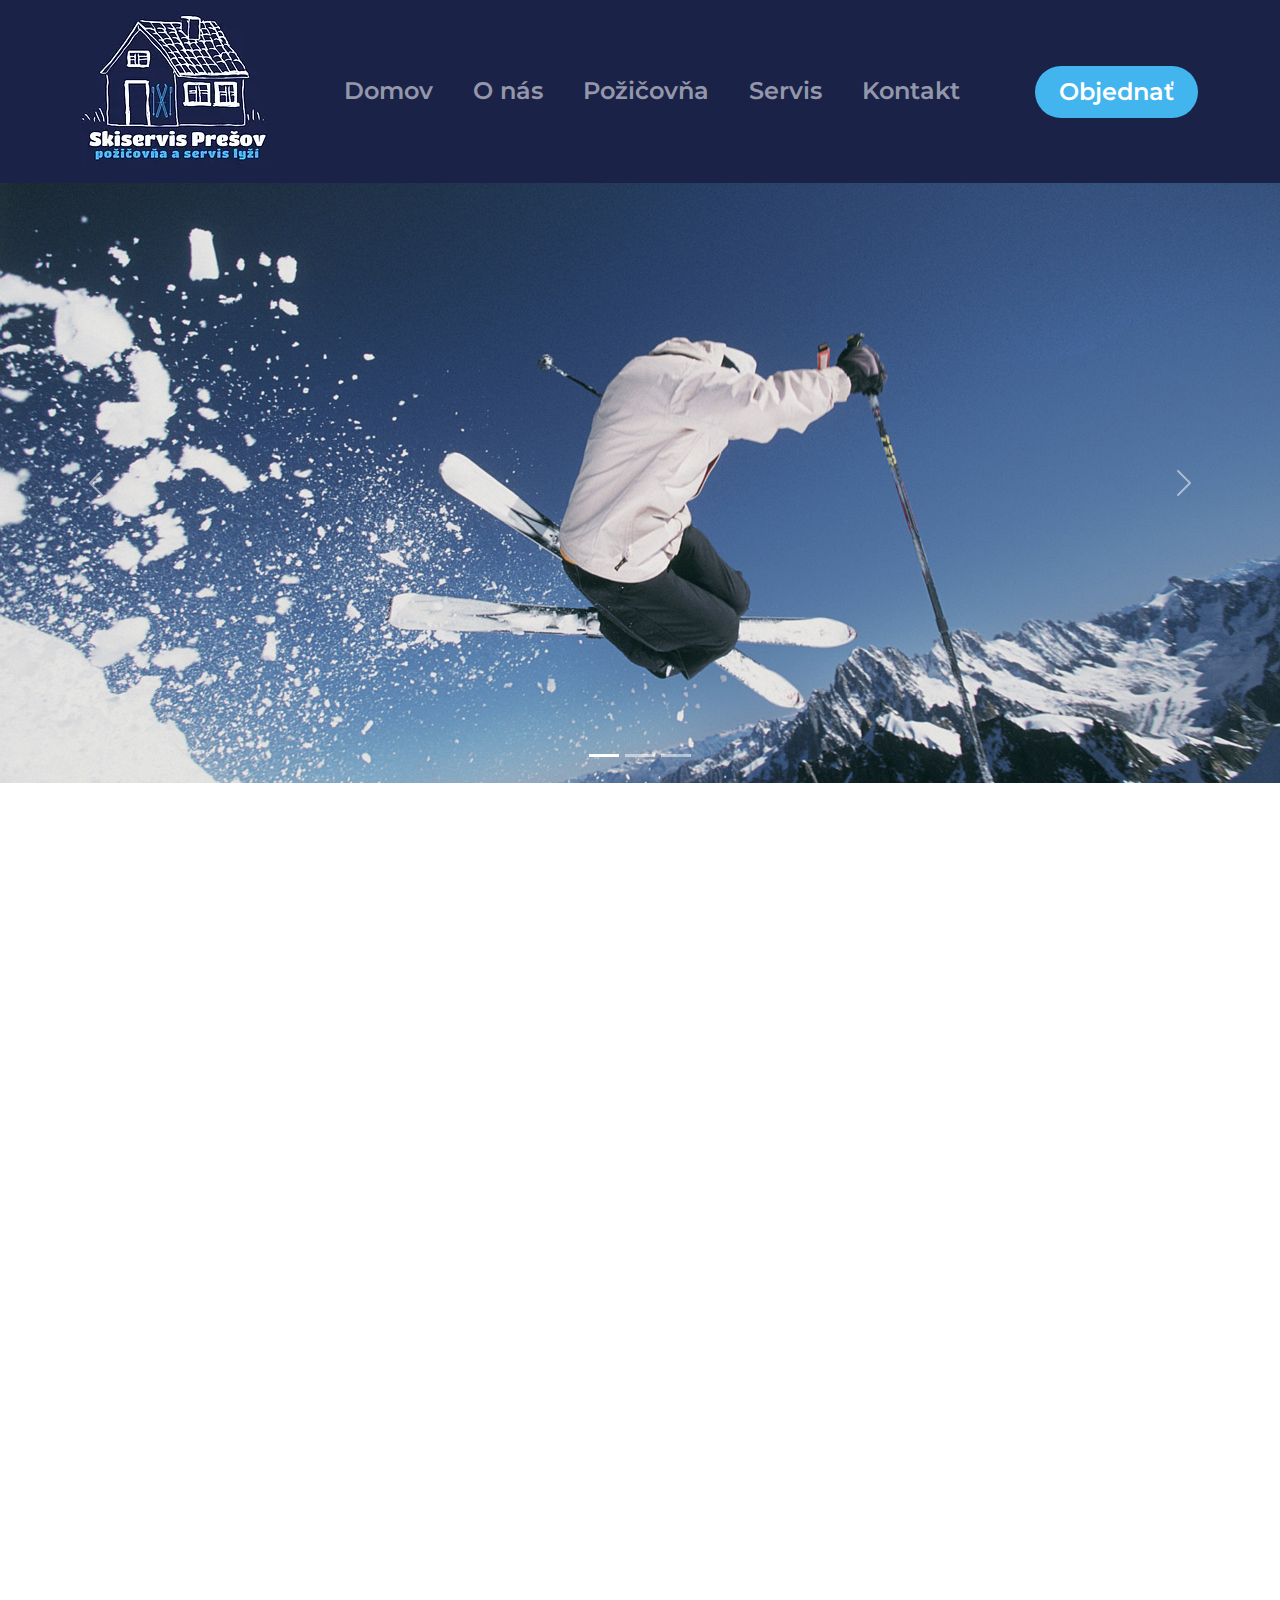
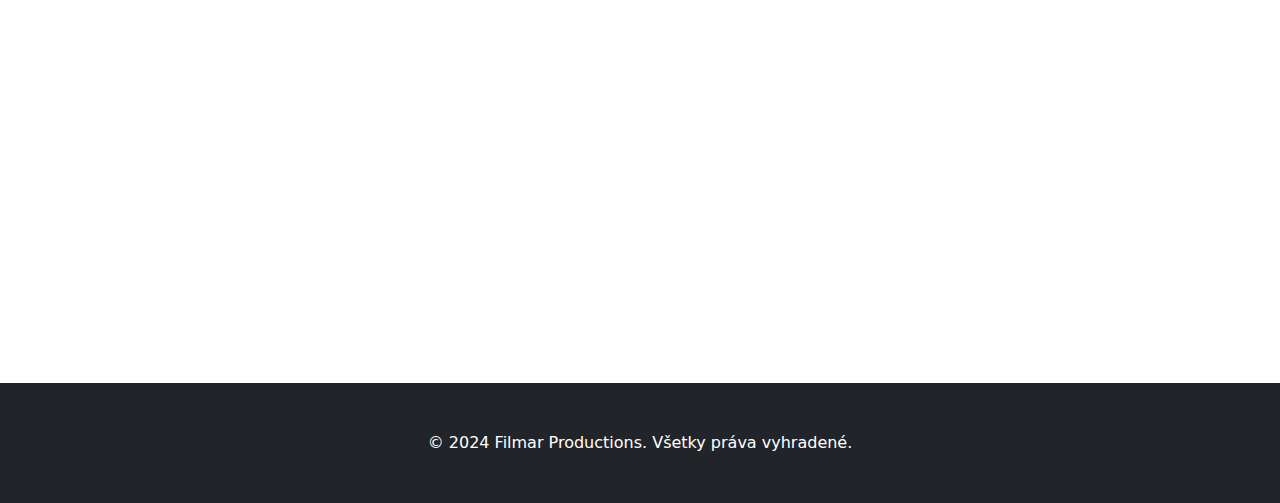
==== index.html @ 39f7d16e "slider temp" ====
<!DOCTYPE html>
<html lang="sk">
<head>
    <meta charset="utf-8">
    <meta name="viewport" content="width=device-width, initial-scale=1.0">
    <link href="https://cdn.jsdelivr.net/npm/bootstrap@5.3.3/dist/css/bootstrap.min.css" rel="stylesheet" integrity="sha384-QWTKZyjpPEjISv5WaRU9OFeRpok6YctnYmDr5pNlyT2bRjXh0JMhjY6hW+ALEwIH" crossorigin="anonymous">
    <link rel="stylesheet" type="text/css" href="css/style.css">
    <title>Požičovňa lyží Prešov - Skiservis Sabinovská</title>    
    <link rel="icon" sizes="192x192" href="images/icon.png" type="image/png">
    <meta name="description" content="Skiservis Prešov - požičovňa, predaj a servis lyží a lyžiarskeho výstroja, sezónne výpožičky setov pre deti aj dospelých, výstroj na lyžiarsky zájazd, krátkodobé výpožičky, servis a údržba lyží, bežecké lyže, snowboard">
</head>
<body>
    <header>
        <nav class="navbar navbar-expand-lg navbar-dark fs-4">
            <div class="container d-flex justify-content-between align-items-center">
                <a><img class="logo" src="images/logo.jpg" alt="logo"></a>
                <button class="navbar-toggler shadow-none border-0" type="button" data-bs-toggle="collapse" data-bs-target="#navbarSupportedContent" aria-controls="navbarSupportedContent" aria-expanded="false" aria-label="Toggle navigation">
                    <span class="navbar-toggler-icon"></span>
                </button>
              <div class="collapse navbar-collapse justify-content-center" id="navbarSupportedContent">
                <ul class="nav-text navbar-nav nav-underline text-nowrap" >
                    <li class="nav-item p-1"><a class="nav-link" href="index.html">Domov</a></li>
                    <li class="nav-item p-1"><a class="nav-link" href="about.html">O nás</a></li>
                    <li class="nav-item p-1"><a class="nav-link" href="rental.html">Požičovňa</a></li>
                    <li class="nav-item p-1"><a class="nav-link" href="service.html">Servis</a></li>
                    <li class="nav-item p-1"><a class="nav-link" href="contact.html">Kontakt</a></li>
                </ul>
              </div>
              <a href="order.html"><button class="nav-text text-white shadow-none border-0 px-4 py-2 rounded-5 my-4">Objednať</button></a>
            </div>
          </nav>
    </header>

    <main>
        <div class="container-fluid p-0">
          <div id="carouselExampleAutoplaying" class="carousel slide" data-bs-ride="carousel">
            <div class="carousel-indicators">
              <button type="button" data-bs-target="#carouselExampleAutoplaying" data-bs-slide-to="0" class="active" aria-current="true" aria-label="Slide 1"></button>
              <button type="button" data-bs-target="#carouselExampleAutoplaying" data-bs-slide-to="1" aria-label="Slide 2"></button>
              <button type="button" data-bs-target="#carouselExampleAutoplaying" data-bs-slide-to="2" aria-label="Slide 3"></button>
            </div>
          
            <div class="carousel-inner">
              <div class="carousel-item active c-item">
                <img src="images/slide1.jpg" class="d-block w-100 c-img" alt="slide1">
              </div>
              <div class="carousel-item c-item">
                <img src="images/slide2.jpg" class="d-block w-100 c-img" alt="slide2"> 
              </div>
              <div class="carousel-item c-item">
                <img src="images/slide3.jpg" class="d-block w-100 c-img" alt="slide3">
              </div>
            </div>
            <button class="carousel-control-prev" type="button" data-bs-target="#carouselExampleAutoplaying" data-bs-slide="prev">
              <span class="carousel-control-prev-icon" aria-hidden="true"></span>
              <span class="visually-hidden">Previous</span>
            </button>
            <button class="carousel-control-next" type="button" data-bs-target="#carouselExampleAutoplaying" data-bs-slide="next">
              <span class="carousel-control-next-icon" aria-hidden="true"></span>
              <span class="visually-hidden">Next</span>
            </button>
          </div>
        </div>

        <div style="height: 1200px;"></div>

    </main>






    <footer class="bg-dark text-white p-5">
        <div class="container">            
          <div class="justify-content-center text-center">
            <p class="mb-0">&copy; 2024 Filmar Productions. Všetky práva vyhradené.</p>
          </div>
        </div>
    </footer>
    





    <script src="https://cdn.jsdelivr.net/npm/@popperjs/core@2.11.8/dist/umd/popper.min.js" integrity="sha384-I7E8VVD/ismYTF4hNIPjVp/Zjvgyol6VFvRkX/vR+Vc4jQkC+hVqc2pM8ODewa9r" crossorigin="anonymous"></script>
    <script src="https://cdn.jsdelivr.net/npm/bootstrap@5.3.3/dist/js/bootstrap.min.js" integrity="sha384-0pUGZvbkm6XF6gxjEnlmuGrJXVbNuzT9qBBavbLwCsOGabYfZo0T0to5eqruptLy" crossorigin="anonymous"></script>
</body>
</html>
---- css/style.css ----
@import url('https://fonts.googleapis.com/css2?family=Montserrat:ital,wght@0,100..900;1,100..900&display=swap');

nav {
    background-color: #1b2248;
}

header {
    font-family: "Montserrat", sans-serif;
    font-weight: 600;
    font-size: 18px;
}

header button {
    background-color: rgba(67, 181, 238, 1);
    font-weight: 600;
}

header button:hover {
    background-color: rgba(67, 181, 238, 0.8);
}

@media (max-width: 1200px) {
    .nav-text {
        font-size: 20px;
    }
}

.c-item {
    height: 600px;
}

.c-img {
    height: 100%;
    object-fit: cover;
}
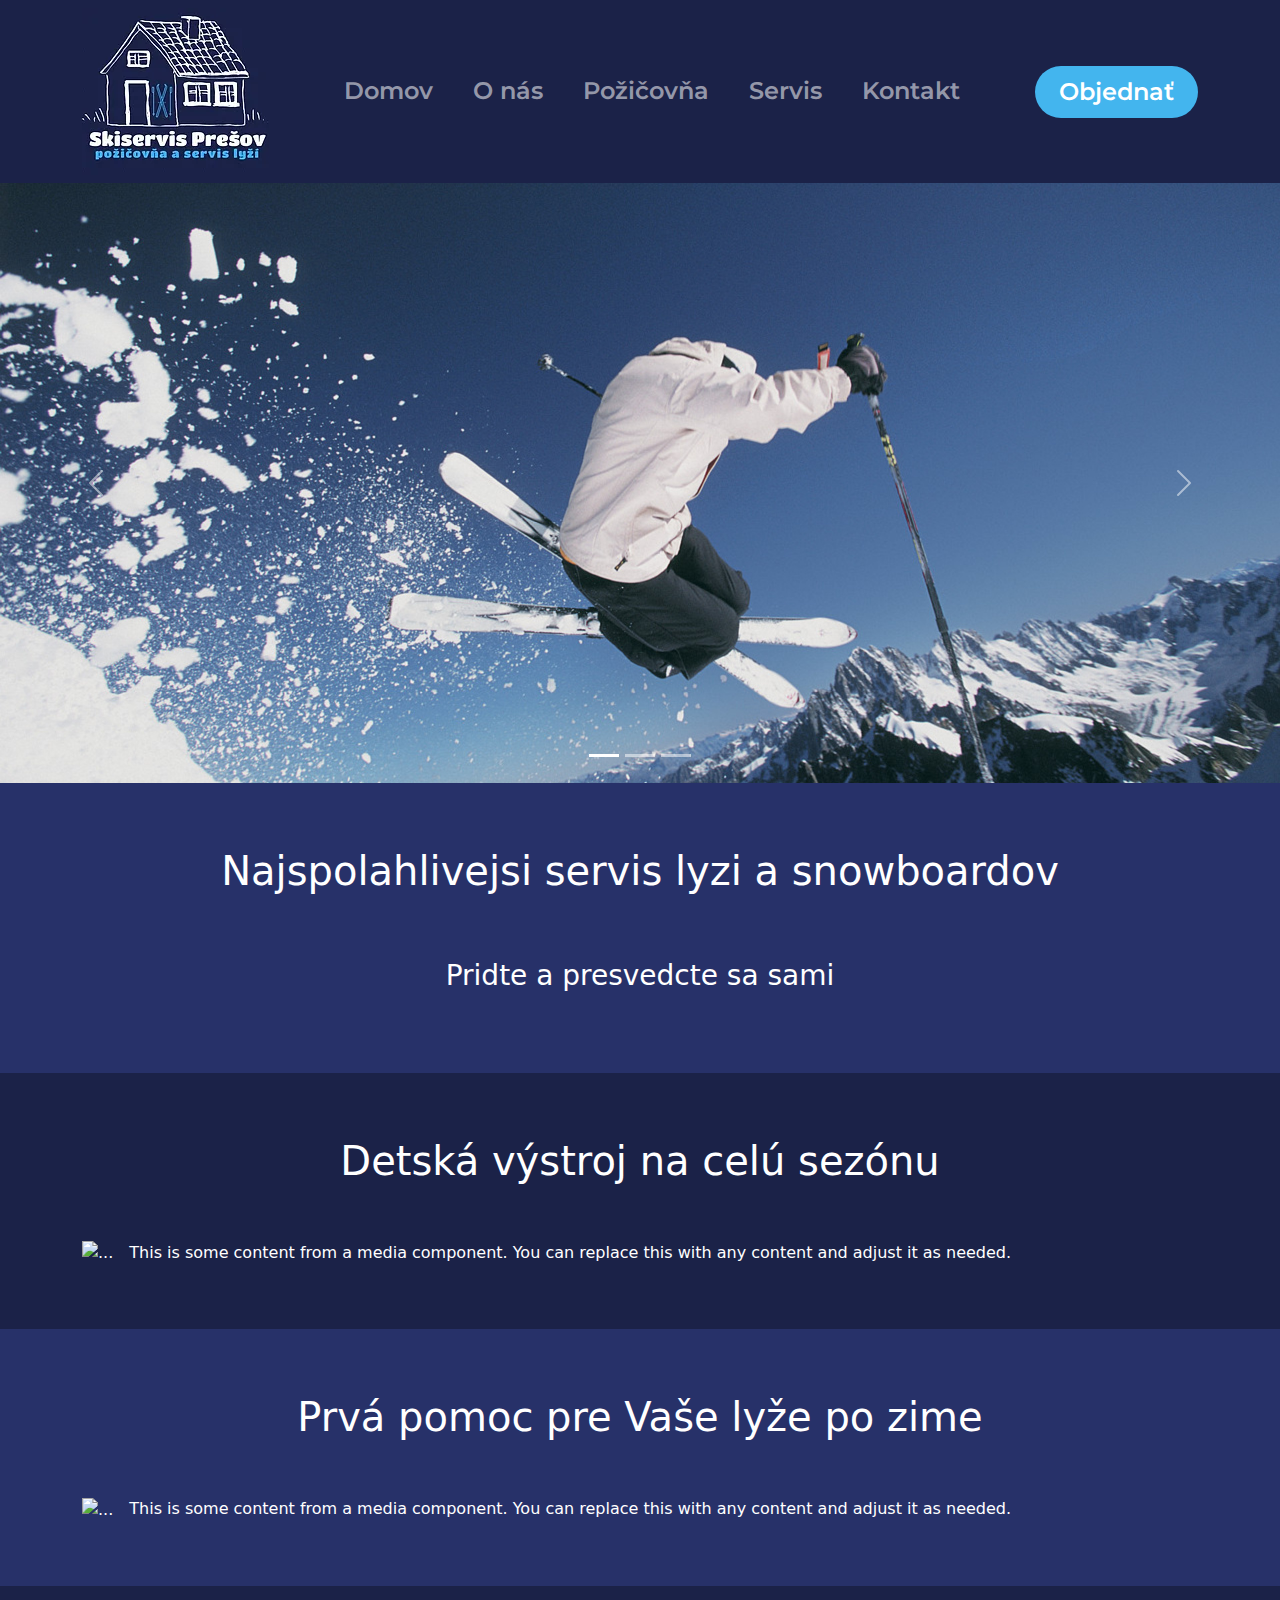
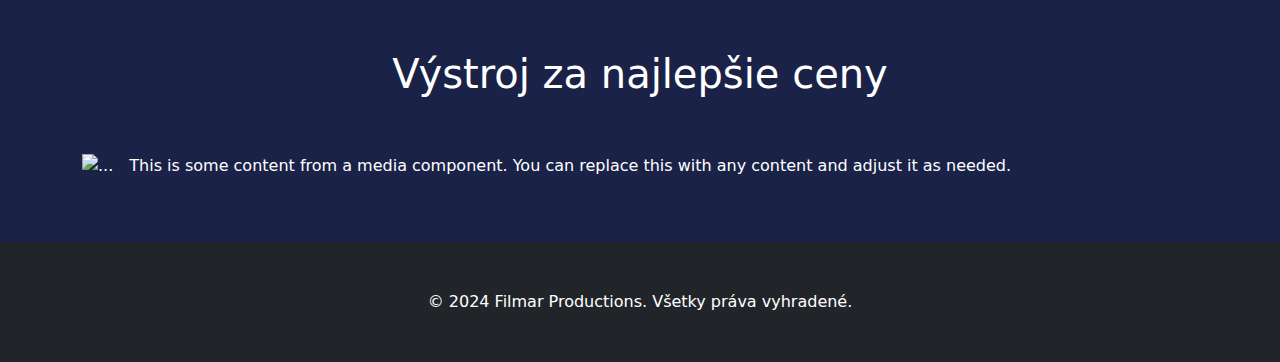
==== commit 54003db9: "temp main layout" ====
--- a/index.html
+++ b/index.html
@@ -62,7 +62,60 @@
           </div>
         </div>
 
-        <div style="height: 1200px;"></div>
+        <div class="maintext1">
+
+          <div class="container d-flex justify-content-center align-items-center pb-5">
+            <h1>Najspolahlivejsi servis lyzi a snowboardov</h1>
+          </div>
+
+          <div class="container d-flex justify-content-center align-items-center pt-2 pb-2">
+            <h3>Pridte a presvedcte sa sami</h3>
+          </div>
+
+        </div>
+
+        <div class="maintext2">
+          <div class="container d-flex justify-content-center align-items-center pb-5">
+            <h1>Detská výstroj na celú sezónu</h1>
+          </div>
+          <div class="container d-flex align-items-center">
+            <div class="flex-shrink-0">
+              <img src="..." alt="...">
+            </div>
+            <div class="flex-grow-1 ms-3">
+              This is some content from a media component. You can replace this with any content and adjust it as needed.
+            </div>
+          </div>
+        </div>
+
+        <div class="maintext1">
+          <div class="container d-flex justify-content-center align-items-center pb-5">
+            <h1>Prvá pomoc pre Vaše lyže po zime</h1>
+          </div>
+          <div class="container d-flex align-items-center">
+            <div class="flex-shrink-0">
+              <img src="..." alt="...">
+            </div>
+            <div class="flex-grow-1 ms-3">
+              This is some content from a media component. You can replace this with any content and adjust it as needed.
+            </div>
+          </div>
+        </div>
+
+        <div class="maintext2">
+          <div class="container d-flex justify-content-center align-items-center pb-5">
+            <h1>Výstroj za najlepšie ceny</h1>
+          </div>
+          <div class="container d-flex align-items-center">
+            <div class="flex-shrink-0">
+              <img src="..." alt="...">
+            </div>
+            <div class="flex-grow-1 ms-3">
+              This is some content from a media component. You can replace this with any content and adjust it as needed.
+            </div>
+          </div>
+        </div>
+
 
     </main>
 
--- a/css/style.css
+++ b/css/style.css
@@ -1,6 +1,23 @@
 @import url('https://fonts.googleapis.com/css2?family=Montserrat:ital,wght@0,100..900;1,100..900&display=swap');
 
+body {
+    background-color: #1b2248;
+}
+
 nav {
+    background-color: #1b2248;
+}
+
+.maintext1 {
+    padding: 5% 0;
+    color: white;
+    background-color: #273169;
+
+}
+
+.maintext2 {
+    padding: 5% 0;
+    color: white;
     background-color: #1b2248;
 }
 
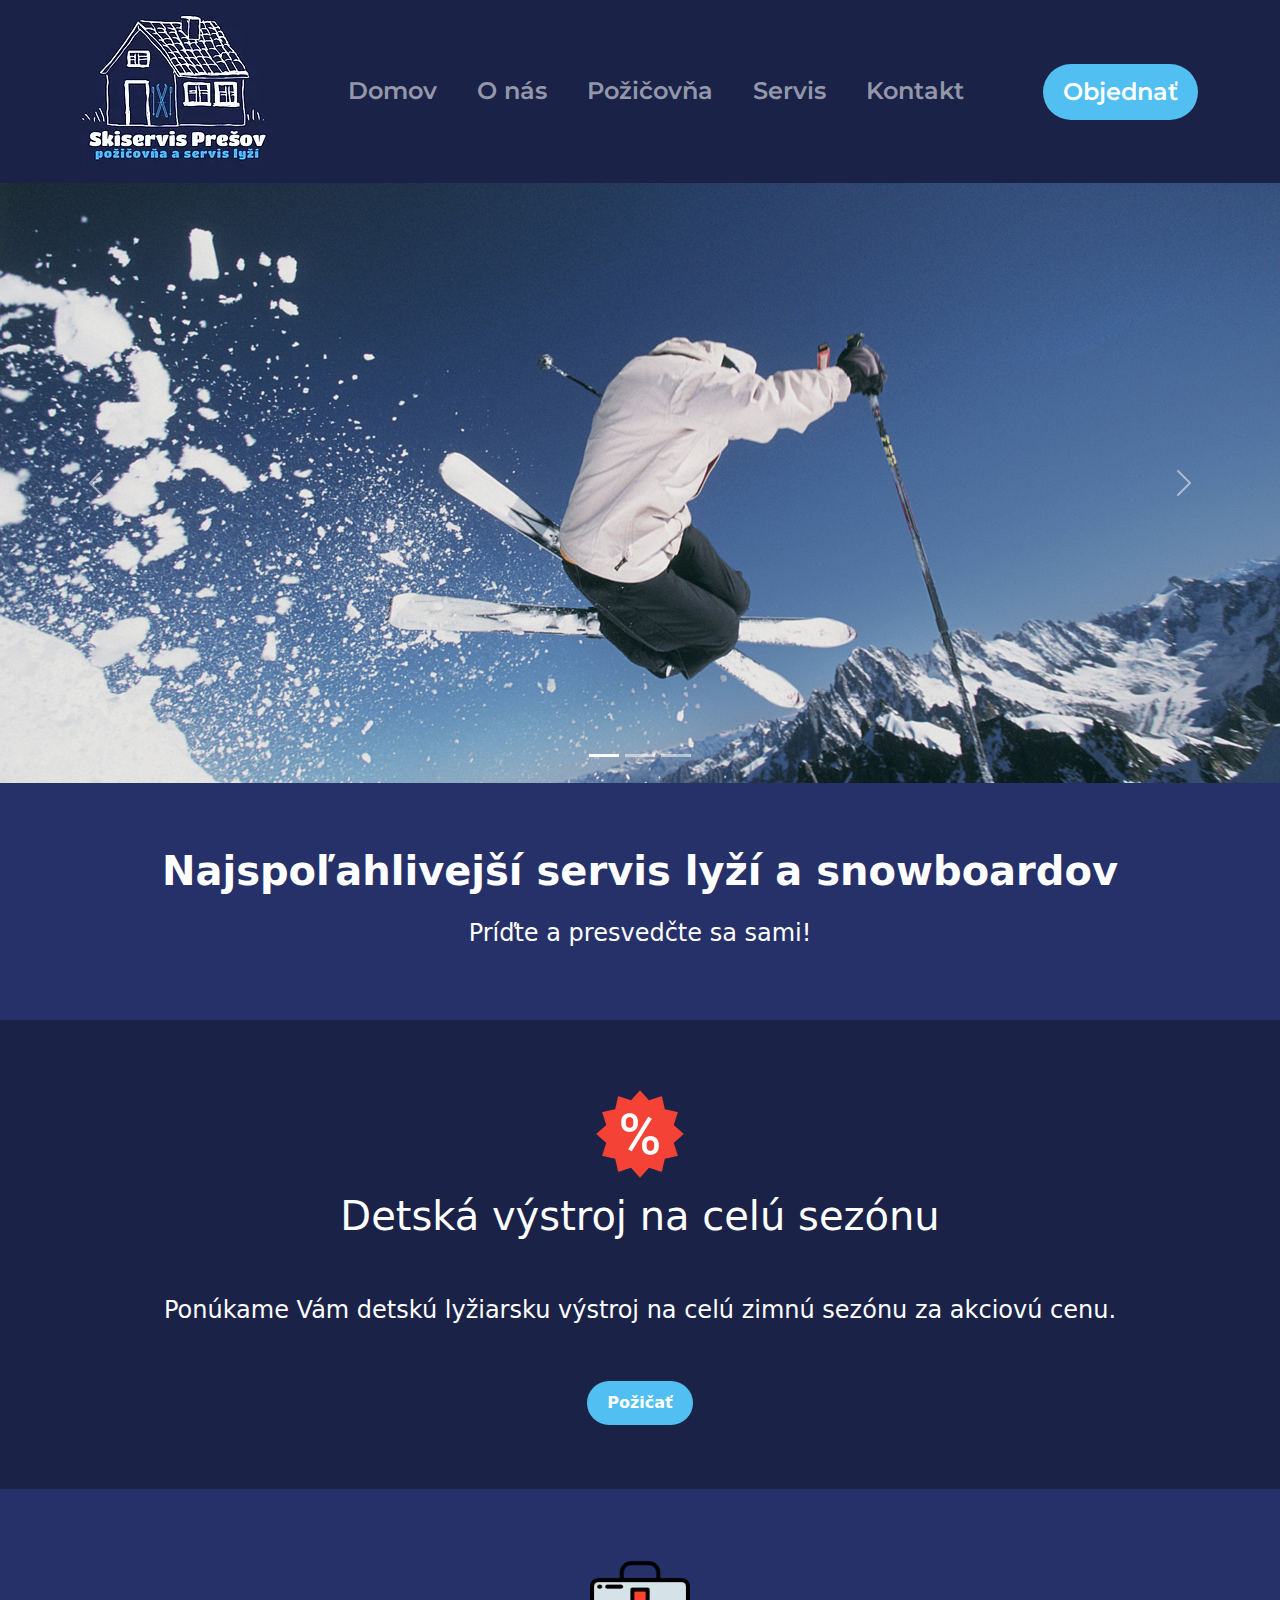
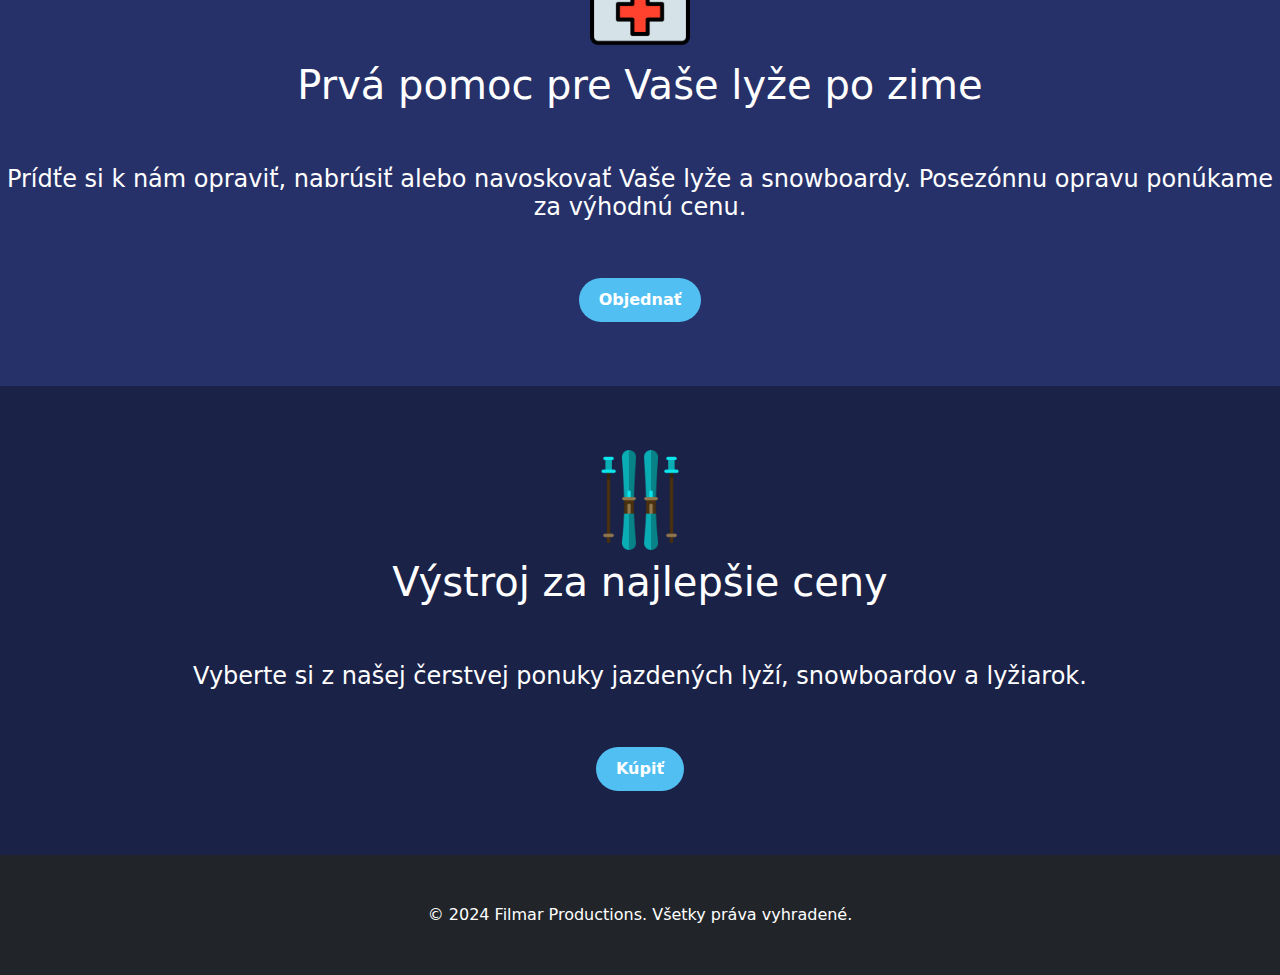
==== commit 56dd3a71: "uprava dizajnu domov, o nas" ====
--- a/index.html
+++ b/index.html
@@ -26,7 +26,7 @@
                     <li class="nav-item p-1"><a class="nav-link" href="contact.html">Kontakt</a></li>
                 </ul>
               </div>
-              <a href="order.html"><button class="nav-text text-white shadow-none border-0 px-4 py-2 rounded-5 my-4">Objednať</button></a>
+              <a href="order.html"><div class="custom-btn">Objednať</div></a>
             </div>
           </nav>
     </header>
@@ -64,58 +64,71 @@
 
         <div class="maintext1">
 
-          <div class="container d-flex justify-content-center align-items-center pb-5">
-            <h1>Najspolahlivejsi servis lyzi a snowboardov</h1>
-          </div>
-
-          <div class="container d-flex justify-content-center align-items-center pt-2 pb-2">
-            <h3>Pridte a presvedcte sa sami</h3>
+          <div class="row">
+            <div class="col-12 text-center">
+              <h1 class="fw-bold pb-3">Najspoľahlivejší servis lyží a snowboardov</h1>
+              <h4>Príďte a presvedčte sa sami!</h4>
+            </div>
           </div>
 
         </div>
 
         <div class="maintext2">
-          <div class="container d-flex justify-content-center align-items-center pb-5">
-            <h1>Detská výstroj na celú sezónu</h1>
-          </div>
-          <div class="container d-flex align-items-center">
-            <div class="flex-shrink-0">
-              <img src="..." alt="...">
+          <div class="row">
+
+            <div class="col-12 text-center pb-5">
+              <img src="images/zlava.png" alt="zlava" width="100" height="100">
+              <h1 class="pt-2">Detská výstroj na celú sezónu</h1>
             </div>
-            <div class="flex-grow-1 ms-3">
-              This is some content from a media component. You can replace this with any content and adjust it as needed.
+
+            <div class="col-12 text-center">
+              <h4>Ponúkame Vám detskú lyžiarsku výstroj na celú zimnú sezónu za akciovú cenu.</h4>
             </div>
+
+            <div class="col-12 text-center pt-5">
+              <a href="rental.html"><div class="custom-btn">Požičať</div></a>
+            </div>
+
           </div>
         </div>
 
         <div class="maintext1">
-          <div class="container d-flex justify-content-center align-items-center pb-5">
-            <h1>Prvá pomoc pre Vaše lyže po zime</h1>
-          </div>
-          <div class="container d-flex align-items-center">
-            <div class="flex-shrink-0">
-              <img src="..." alt="...">
+          <div class="row">
+
+            <div class="col-12 text-center pb-5">
+              <img src="images/medkit.png" alt="prva pomoc" width="100" height="100">
+              <h1 class="pt-2">Prvá pomoc pre Vaše lyže po zime</h1>
             </div>
-            <div class="flex-grow-1 ms-3">
-              This is some content from a media component. You can replace this with any content and adjust it as needed.
+
+            <div class="col-12 text-center">
+              <h4>Prídťe si k nám opraviť, nabrúsiť alebo navoskovať Vaše lyže a snowboardy. Posezónnu opravu ponúkame za výhodnú cenu.</h4>
             </div>
+          
+            <div class="col-12 text-center pt-5">
+              <a href="service.html"><div class="custom-btn">Objednať</div></a>
+            </div>
+
           </div>
         </div>
 
         <div class="maintext2">
-          <div class="container d-flex justify-content-center align-items-center pb-5">
-            <h1>Výstroj za najlepšie ceny</h1>
-          </div>
-          <div class="container d-flex align-items-center">
-            <div class="flex-shrink-0">
-              <img src="..." alt="...">
+          <div class="row">
+
+            <div class="col-12 text-center pb-5">
+              <img src="images/skis.png" alt="vystroj" width="100" height="100">
+              <h1 class="pt-2">Výstroj za najlepšie ceny</h1>
             </div>
-            <div class="flex-grow-1 ms-3">
-              This is some content from a media component. You can replace this with any content and adjust it as needed.
+
+            <div class="col-12 text-center">
+              <h4>Vyberte si z našej čerstvej ponuky jazdených lyží, snowboardov a lyžiarok.</h4>
             </div>
+
+            <div class="col-12 text-center pt-5">
+              <a href="rental.html"><div class="custom-btn">Kúpiť</div></a>
+            </div>
+
           </div>
         </div>
-
 
     </main>
 
--- a/css/style.css
+++ b/css/style.css
@@ -8,18 +8,21 @@
     background-color: #1b2248;
 }
 
+main {
+    color: white;
+}
+
 .maintext1 {
     padding: 5% 0;
-    color: white;
     background-color: #273169;
 
 }
 
 .maintext2 {
     padding: 5% 0;
-    color: white;
     background-color: #1b2248;
 }
+
 
 header {
     font-family: "Montserrat", sans-serif;
@@ -27,13 +30,19 @@
     font-size: 18px;
 }
 
-header button {
-    background-color: rgba(67, 181, 238, 1);
+.custom-btn {
+    background-color: #51bff2;
+    color: white;
     font-weight: 600;
+    border: none;
+    border-radius: 30px;
+    padding: 10px 20px;
+    text-decoration: none;
+    display: inline-block;
 }
 
-header button:hover {
-    background-color: rgba(67, 181, 238, 0.8);
+.custom-btn:hover {
+    background-color: #45a6d6; 
 }
 
 @media (max-width: 1200px) {
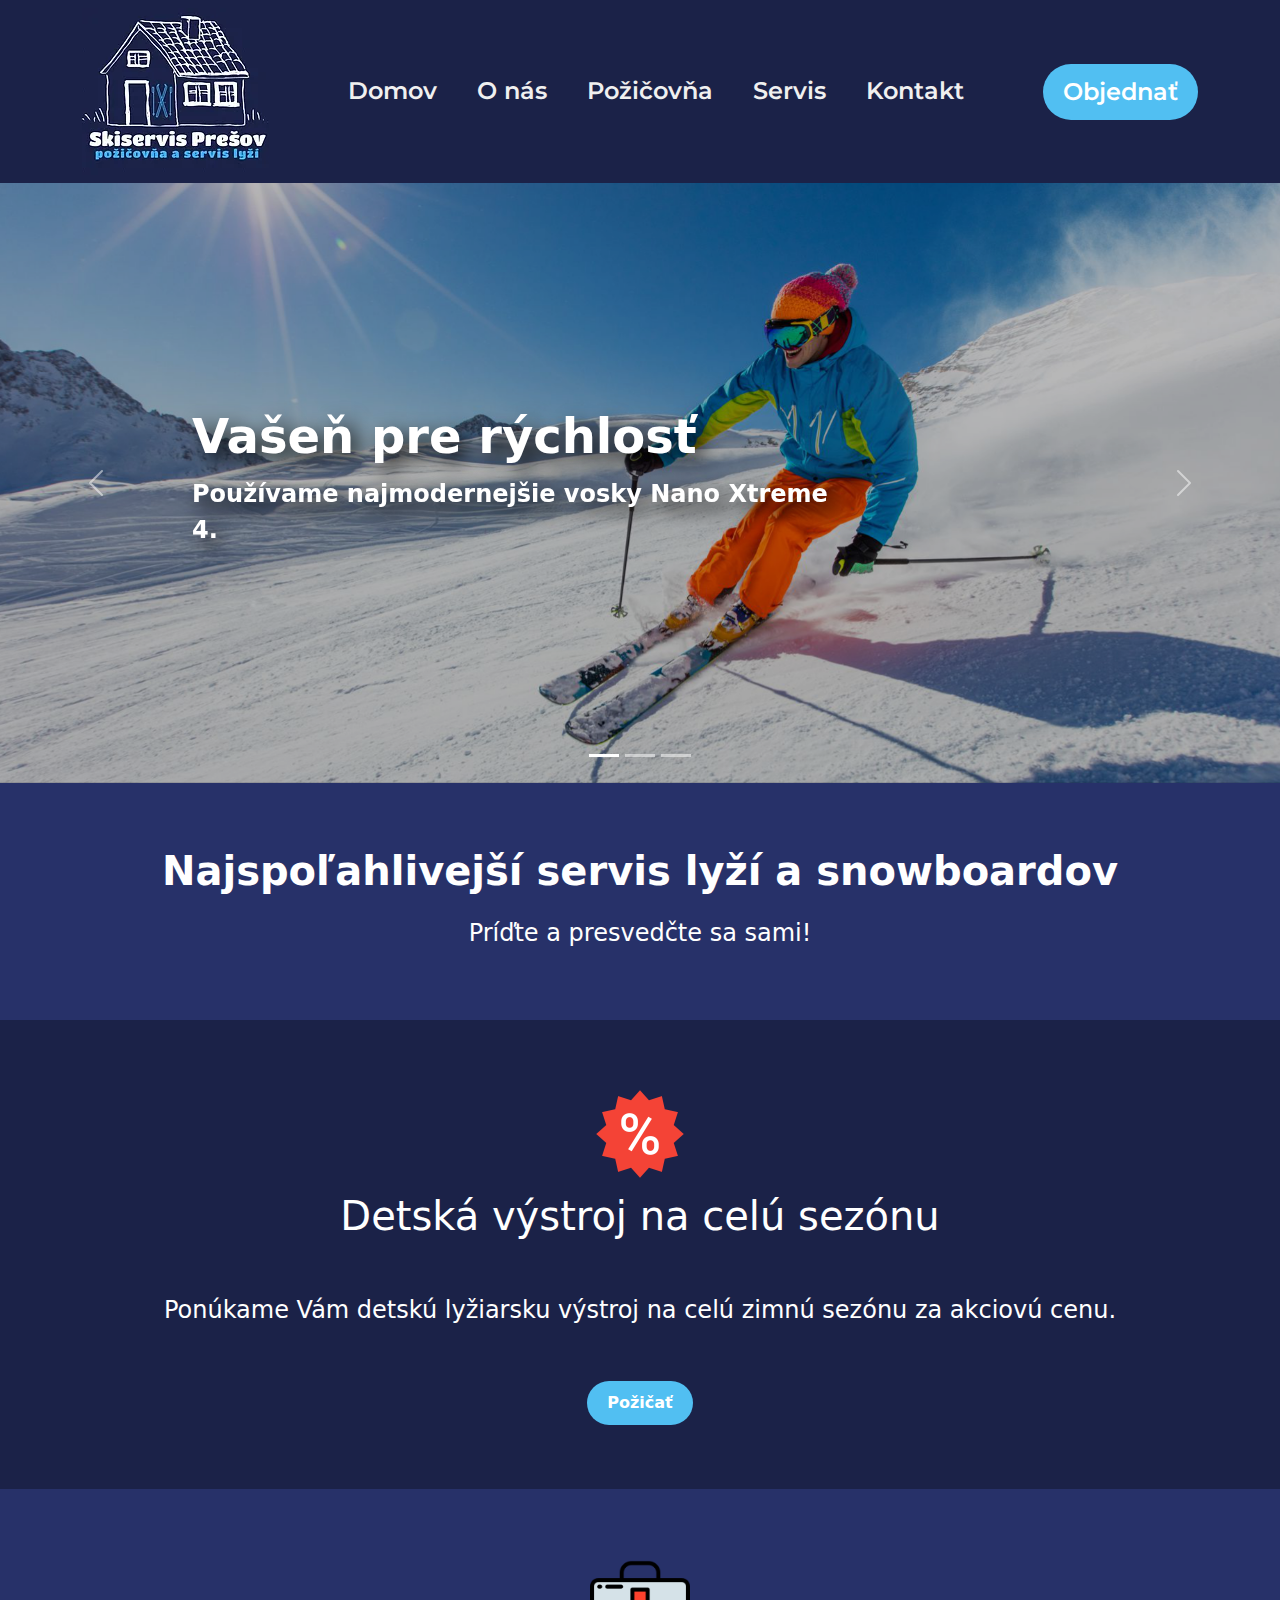
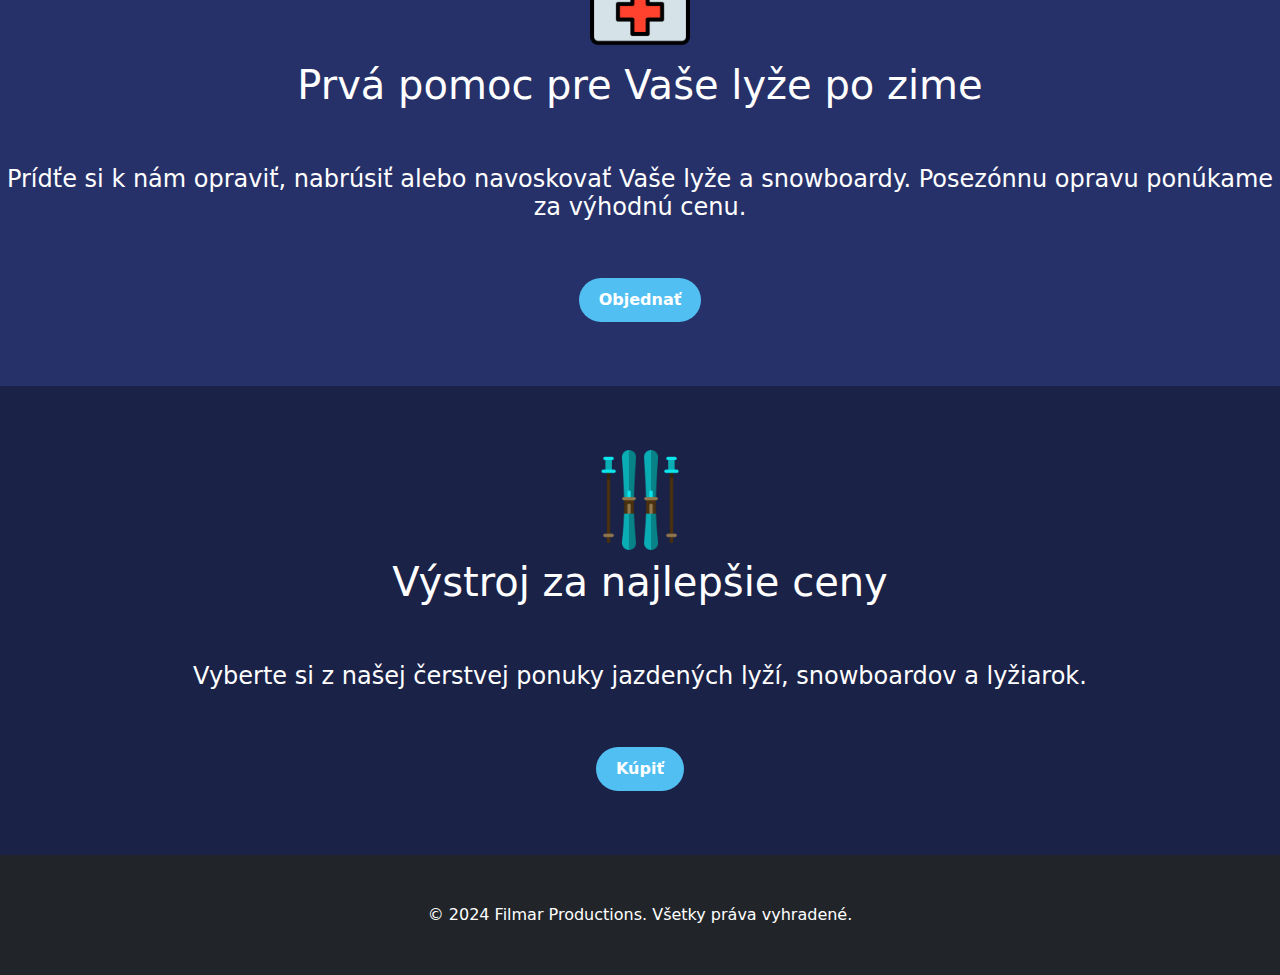
==== commit 493ad551: "design improvement" ====
--- a/index.html
+++ b/index.html
@@ -32,35 +32,54 @@
     </header>
 
     <main>
-        <div class="container-fluid p-0">
-          <div id="carouselExampleAutoplaying" class="carousel slide" data-bs-ride="carousel">
-            <div class="carousel-indicators">
-              <button type="button" data-bs-target="#carouselExampleAutoplaying" data-bs-slide-to="0" class="active" aria-current="true" aria-label="Slide 1"></button>
-              <button type="button" data-bs-target="#carouselExampleAutoplaying" data-bs-slide-to="1" aria-label="Slide 2"></button>
-              <button type="button" data-bs-target="#carouselExampleAutoplaying" data-bs-slide-to="2" aria-label="Slide 3"></button>
+      <div id="carouselExampleAutoplaying" class="carousel slide" data-bs-ride="carousel">
+        <div class="carousel-indicators">
+            <button type="button" data-bs-target="#carouselExampleAutoplaying" data-bs-slide-to="0" class="active" aria-current="true" aria-label="Slide 1"></button>
+            <button type="button" data-bs-target="#carouselExampleAutoplaying" data-bs-slide-to="1" aria-label="Slide 2"></button>
+            <button type="button" data-bs-target="#carouselExampleAutoplaying" data-bs-slide-to="2" aria-label="Slide 3"></button>
+        </div>
+    
+        <div class="carousel-inner">
+            <!-- Slide 1 -->
+            <div class="overlay"></div>
+            <div class="carousel-item active c-item">
+                <img src="images/slide1.png" class="d-block w-100 c-img" alt="slide1">
+                <div class="carousel-caption text-start custom-caption">
+                    <h1>Vašeň pre rýchlosť</h1>
+                    <p>Používame najmodernejšie vosky Nano Xtreme 4. </p>
+                </div>
             </div>
-          
-            <div class="carousel-inner">
-              <div class="carousel-item active c-item">
-                <img src="images/slide1.jpg" class="d-block w-100 c-img" alt="slide1">
-              </div>
-              <div class="carousel-item c-item">
-                <img src="images/slide2.jpg" class="d-block w-100 c-img" alt="slide2"> 
-              </div>
-              <div class="carousel-item c-item">
+            <!-- Slide 2 -->
+            <div class="overlay"></div>
+            <div class="carousel-item c-item">
+                <img src="images/slide2.jpg" class="d-block w-100 c-img" alt="slide2">
+                <div class="carousel-caption text-start custom-caption">
+                    <h1>Pre tých, čo majú štýl!</h1>
+                    <p>Požičajte si u nás kompletnú snowboard výstroj.</p>
+                </div>
+            </div>
+            <!-- Slide 3 -->
+            <div class="overlay"></div>
+            <div class="carousel-item c-item">
                 <img src="images/slide3.jpg" class="d-block w-100 c-img" alt="slide3">
-              </div>
+                <div class="carousel-caption text-start custom-caption">
+                    <h1>Príprava na sezónu</h1>
+                    <p>Postaráme sa o vaše lyže podľa vašich požiadaviek.</p>
+                </div>
             </div>
-            <button class="carousel-control-prev" type="button" data-bs-target="#carouselExampleAutoplaying" data-bs-slide="prev">
-              <span class="carousel-control-prev-icon" aria-hidden="true"></span>
-              <span class="visually-hidden">Previous</span>
-            </button>
-            <button class="carousel-control-next" type="button" data-bs-target="#carouselExampleAutoplaying" data-bs-slide="next">
-              <span class="carousel-control-next-icon" aria-hidden="true"></span>
-              <span class="visually-hidden">Next</span>
-            </button>
-          </div>
         </div>
+    
+        <button class="carousel-control-prev" type="button" data-bs-target="#carouselExampleAutoplaying" data-bs-slide="prev">
+            <span class="carousel-control-prev-icon" aria-hidden="true"></span>
+            <span class="visually-hidden">Previous</span>
+        </button>
+        <button class="carousel-control-next" type="button" data-bs-target="#carouselExampleAutoplaying" data-bs-slide="next">
+            <span class="carousel-control-next-icon" aria-hidden="true"></span>
+            <span class="visually-hidden">Next</span>
+        </button>
+    </div>
+    
+    
 
         <div class="maintext1">
 
--- a/css/style.css
+++ b/css/style.css
@@ -6,6 +6,10 @@
 
 nav {
     background-color: #1b2248;
+}
+
+.nav-link {
+    color: #f0f0f0;
 }
 
 main {
@@ -58,4 +62,54 @@
 .c-img {
     height: 100%;
     object-fit: cover;
-}+}
+
+
+.custom-caption {
+    top: 55%; 
+    left: 15%; 
+    transform: translateY(-50%); 
+    text-align: left; 
+    z-index: 2;
+}
+
+.custom-caption h1 {
+    font-size: 3rem; 
+    font-weight: bold;
+    color: #ffffff;
+    text-shadow: 8px 8px 20px rgba(0, 0, 0, 1); 
+}
+
+.custom-caption p {
+    font-size: 1.5rem; 
+    font-weight: bold;
+    text-shadow: 8px 8px 20px rgba(0, 0, 0, 1); 
+    margin-top: 10px;
+}
+
+.carousel-caption {
+    position: absolute;
+    width: auto; 
+    max-width: 50%; 
+}
+
+.overlay {
+    position: absolute;
+    top: 0;
+    left: 0;
+    width: 100%;
+    height: 100%;
+    background-color: rgba(0, 0, 0, 0.1); 
+    z-index: 1;
+}
+
+form {
+    background-color: #273169;
+}
+
+.accordion-button {
+    background-color: #273169; 
+    color: white;
+    padding: 1.5rem;
+    font-size: large;
+}
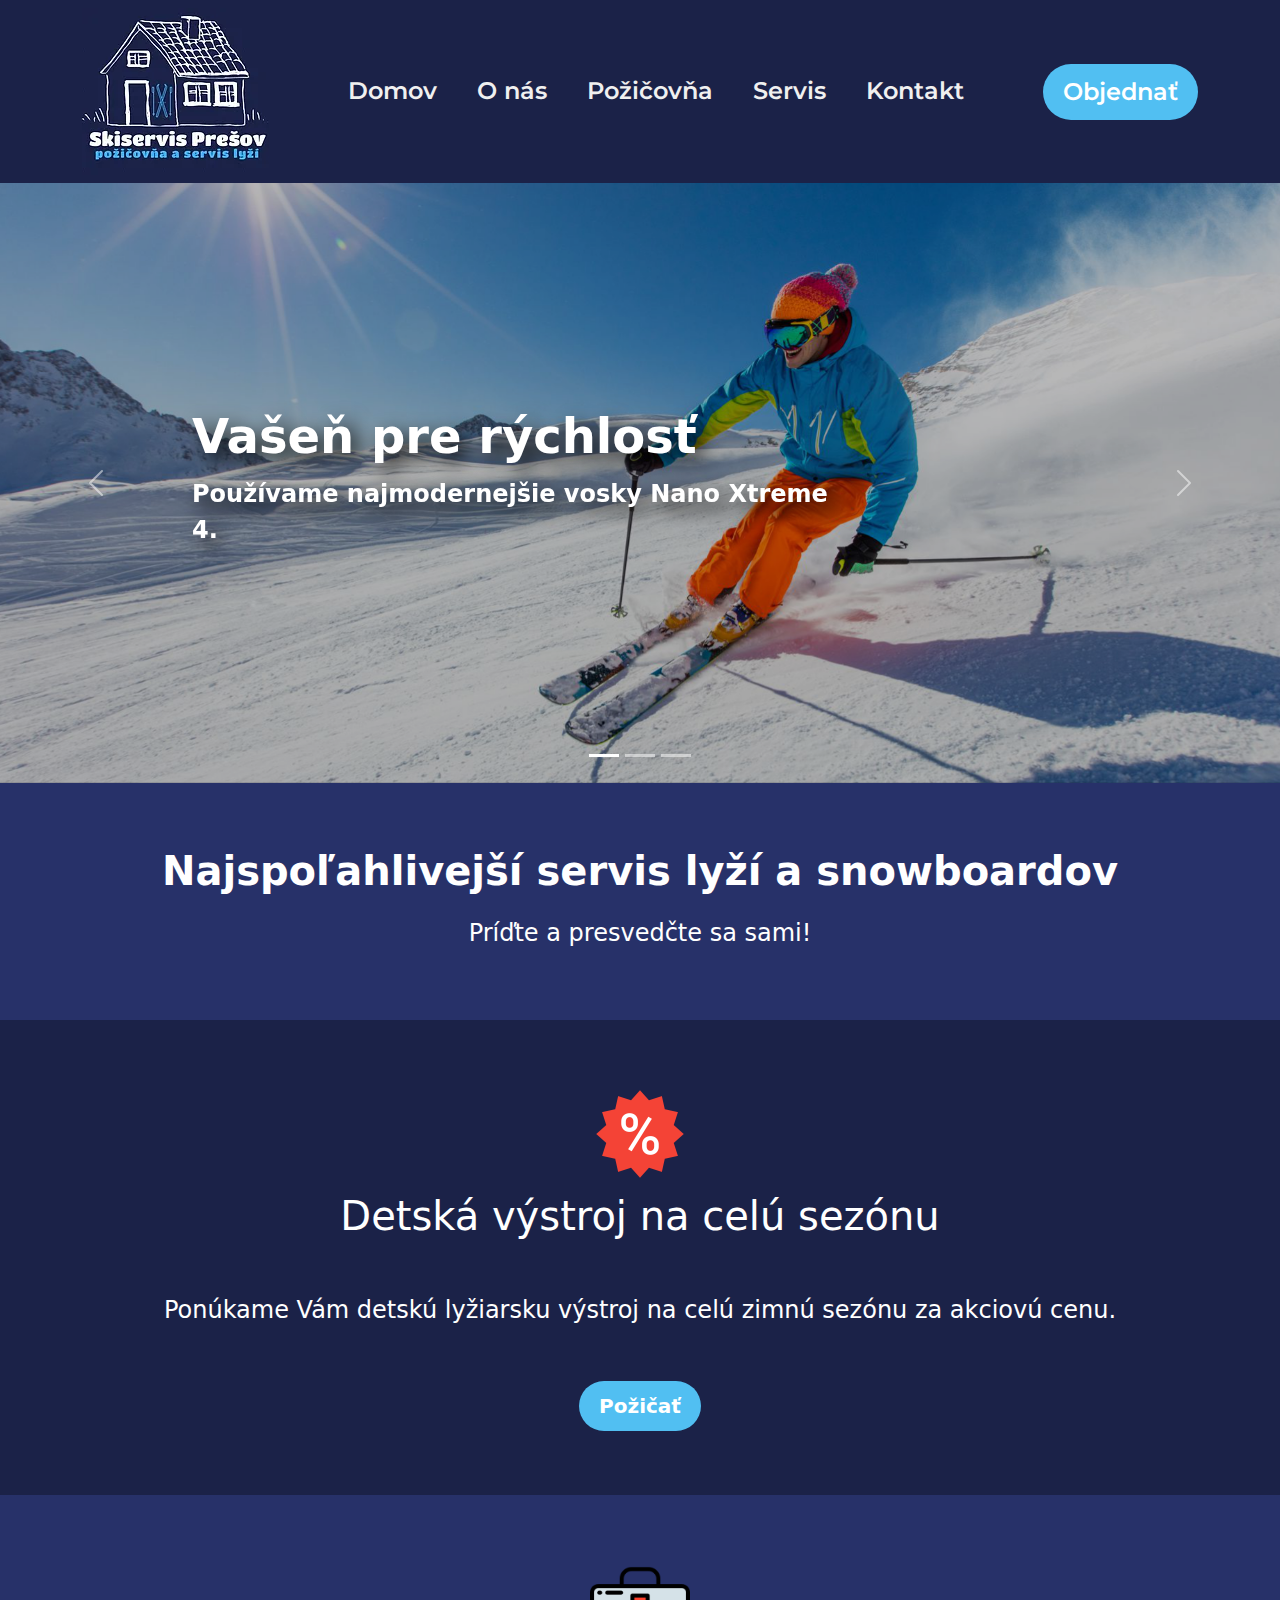
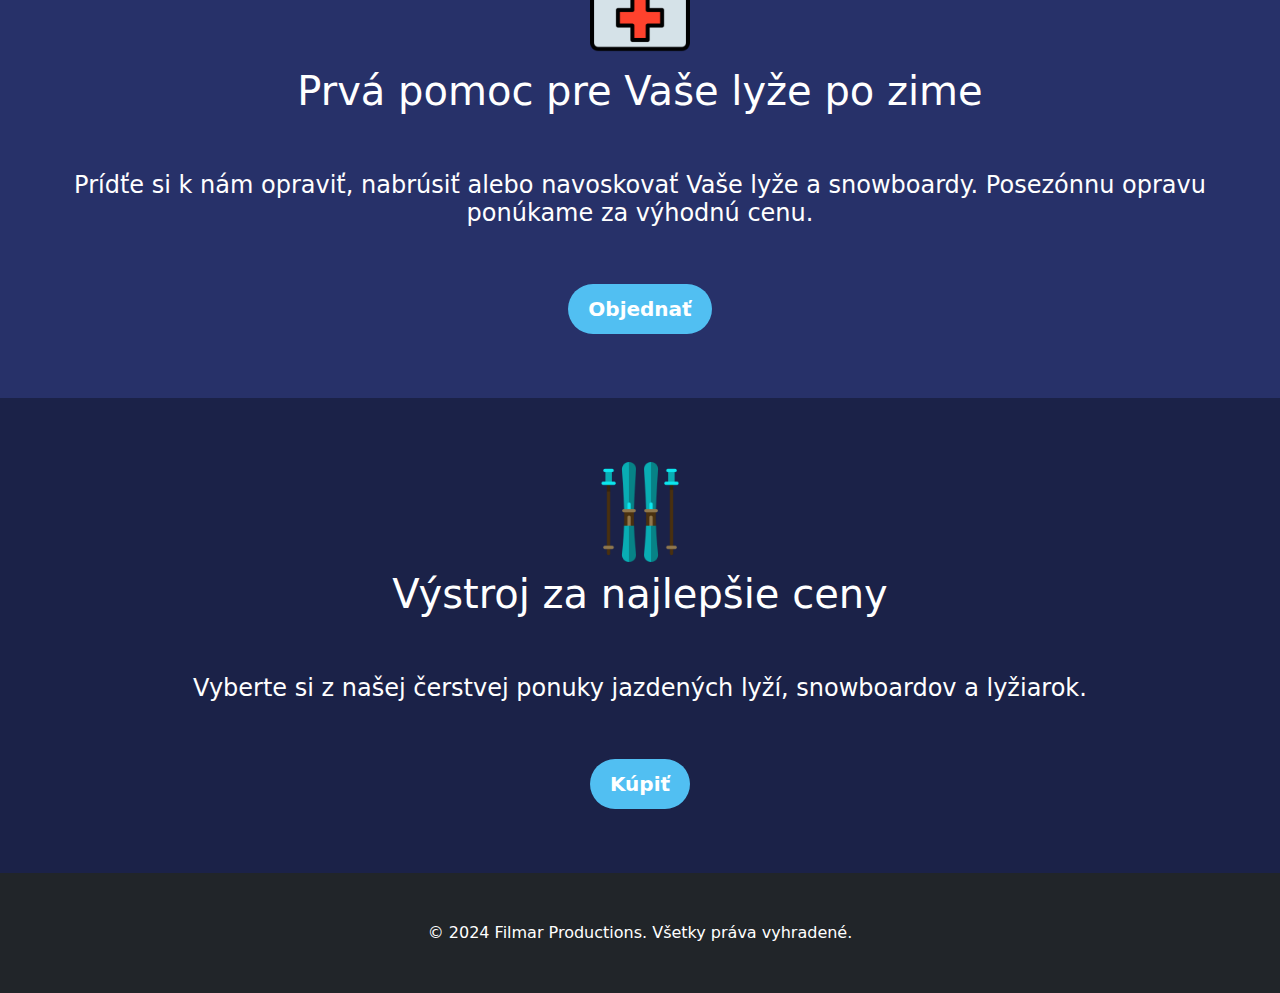
==== commit ae9f20b5: "rental. service final design" ====
--- a/index.html
+++ b/index.html
@@ -40,7 +40,6 @@
         </div>
     
         <div class="carousel-inner">
-            <!-- Slide 1 -->
             <div class="overlay"></div>
             <div class="carousel-item active c-item">
                 <img src="images/slide1.png" class="d-block w-100 c-img" alt="slide1">
@@ -49,7 +48,6 @@
                     <p>Používame najmodernejšie vosky Nano Xtreme 4. </p>
                 </div>
             </div>
-            <!-- Slide 2 -->
             <div class="overlay"></div>
             <div class="carousel-item c-item">
                 <img src="images/slide2.jpg" class="d-block w-100 c-img" alt="slide2">
@@ -58,7 +56,6 @@
                     <p>Požičajte si u nás kompletnú snowboard výstroj.</p>
                 </div>
             </div>
-            <!-- Slide 3 -->
             <div class="overlay"></div>
             <div class="carousel-item c-item">
                 <img src="images/slide3.jpg" class="d-block w-100 c-img" alt="slide3">
@@ -71,11 +68,11 @@
     
         <button class="carousel-control-prev" type="button" data-bs-target="#carouselExampleAutoplaying" data-bs-slide="prev">
             <span class="carousel-control-prev-icon" aria-hidden="true"></span>
-            <span class="visually-hidden">Previous</span>
+            <span class="visually-hidden">Predošlá</span>
         </button>
         <button class="carousel-control-next" type="button" data-bs-target="#carouselExampleAutoplaying" data-bs-slide="next">
             <span class="carousel-control-next-icon" aria-hidden="true"></span>
-            <span class="visually-hidden">Next</span>
+            <span class="visually-hidden">Ďalšia</span>
         </button>
     </div>
     
@@ -105,7 +102,7 @@
             </div>
 
             <div class="col-12 text-center pt-5">
-              <a href="rental.html"><div class="custom-btn">Požičať</div></a>
+              <a href="rental.html"><div class="custom-btn fs-5">Požičať</div></a>
             </div>
 
           </div>
@@ -124,7 +121,7 @@
             </div>
           
             <div class="col-12 text-center pt-5">
-              <a href="service.html"><div class="custom-btn">Objednať</div></a>
+              <a href="service.html"><div class="custom-btn fs-5">Objednať</div></a>
             </div>
 
           </div>
@@ -143,7 +140,7 @@
             </div>
 
             <div class="col-12 text-center pt-5">
-              <a href="rental.html"><div class="custom-btn">Kúpiť</div></a>
+              <a href="rental.html"><div class="custom-btn fs-5">Kúpiť</div></a>
             </div>
 
           </div>
--- a/css/style.css
+++ b/css/style.css
@@ -1,11 +1,20 @@
 @import url('https://fonts.googleapis.com/css2?family=Montserrat:ital,wght@0,100..900;1,100..900&display=swap');
 
+* {
+    margin: 0;
+    padding: 0;
+}
+
 body {
     background-color: #1b2248;
 }
 
 nav {
     background-color: #1b2248;
+}
+
+.row {
+    margin: 0;
 }
 
 .nav-link {
@@ -19,7 +28,6 @@
 .maintext1 {
     padding: 5% 0;
     background-color: #273169;
-
 }
 
 .maintext2 {
@@ -113,3 +121,118 @@
     padding: 1.5rem;
     font-size: large;
 }
+
+.accordion-button:after {
+    background-image: url("data:image/svg+xml,<svg xmlns='http://www.w3.org/2000/svg' viewBox='0 0 16 16' fill='%23cfe2ff'><path fill-rule='evenodd' d='M1.646 4.646a.5.5 0 0 1 .708 0L8 10.293l5.646-5.647a.5.5 0 0 1 .708.708l-6 6a.5.5 0 0 1-.708 0l-6-6a.5.5 0 0 1 0-.708z'/></svg>") !important;
+  }
+
+.card-rent {
+    background-color: #273169;
+}
+
+.card {
+    color:white;
+}
+
+.legend-step-1 {
+    background-color: #4CAF50; 
+}
+
+.legend-step-2 {
+    background-color: #2196F3;
+}
+
+.legend-step-3 {
+    background-color: #f44336;
+}
+
+.legend-step-4 {
+    background-color: #FF9800;
+}
+
+.legend-step-5 {
+    background-color: #9C27B0; 
+}
+
+.legend-step-6 {
+    background-color: #adb935;
+}
+
+.card-offer {
+    background-color: #273169;
+}
+
+.legend-card {
+    border-radius: 10px;
+    padding: 5px;
+    margin: 10px 0;
+}
+
+.legend-circle {
+    width: 25px;
+    height: 25px;
+    border-radius: 50%;
+    display: inline-block;
+    margin-right: 5px;
+    color: white;
+    text-align: center;
+}
+
+.highlight {
+    color: #3fff22;
+    font-weight: bold;
+}
+
+.section-heading {
+    font-weight: bold;
+    margin-bottom: 20px;
+}
+
+.gallery img {
+    border-radius: 8px;
+    transition: transform 0.3s ease;
+}
+
+.gallery img:hover {
+    transform: scale(1.05);
+}
+
+.table-section {
+    background: #1b2248;
+    border-radius: 10px;
+}
+
+.table-section th {
+    background-color: #51bff2;
+    border: 1px solid #45a6d6;
+    color: white;
+    font-weight: 700;
+    font-size: large;
+    padding: 12px;
+}
+
+.table-section td {
+    background-color: #2c3c82;
+    color: white;
+    padding: 10px;
+}
+
+.table-section tr:nth-child(even) td {
+    background-color: #1b2248;
+}
+
+.table-section tr:hover td {
+    background-color: #45a6d6;
+    color: white;
+    transition: background-color 0.3s ease;
+}
+
+.table-section .table-bordered {
+    border: 1px solid #45a6d6;
+    margin: 0px;
+}
+
+.table-secondary td {
+    background-color: #51bff2;
+    border: 1px solid #45a6d6
+}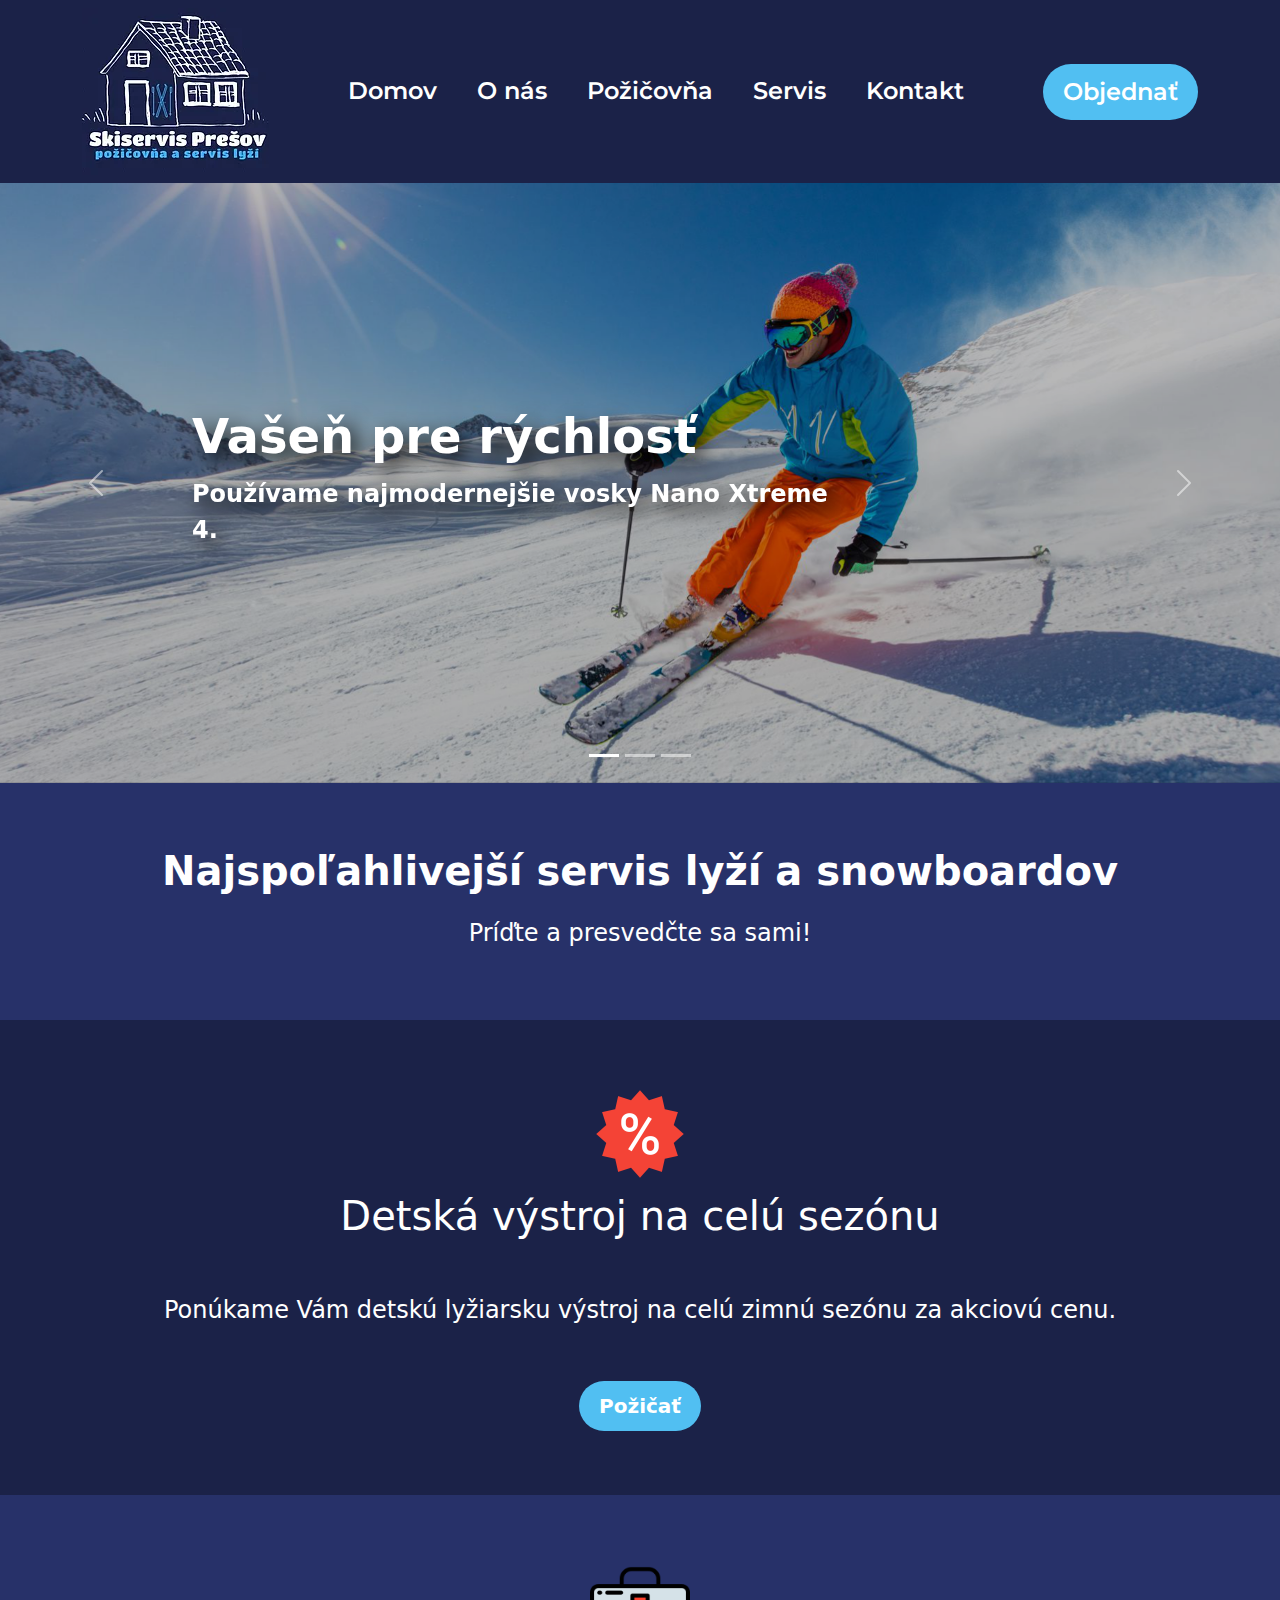
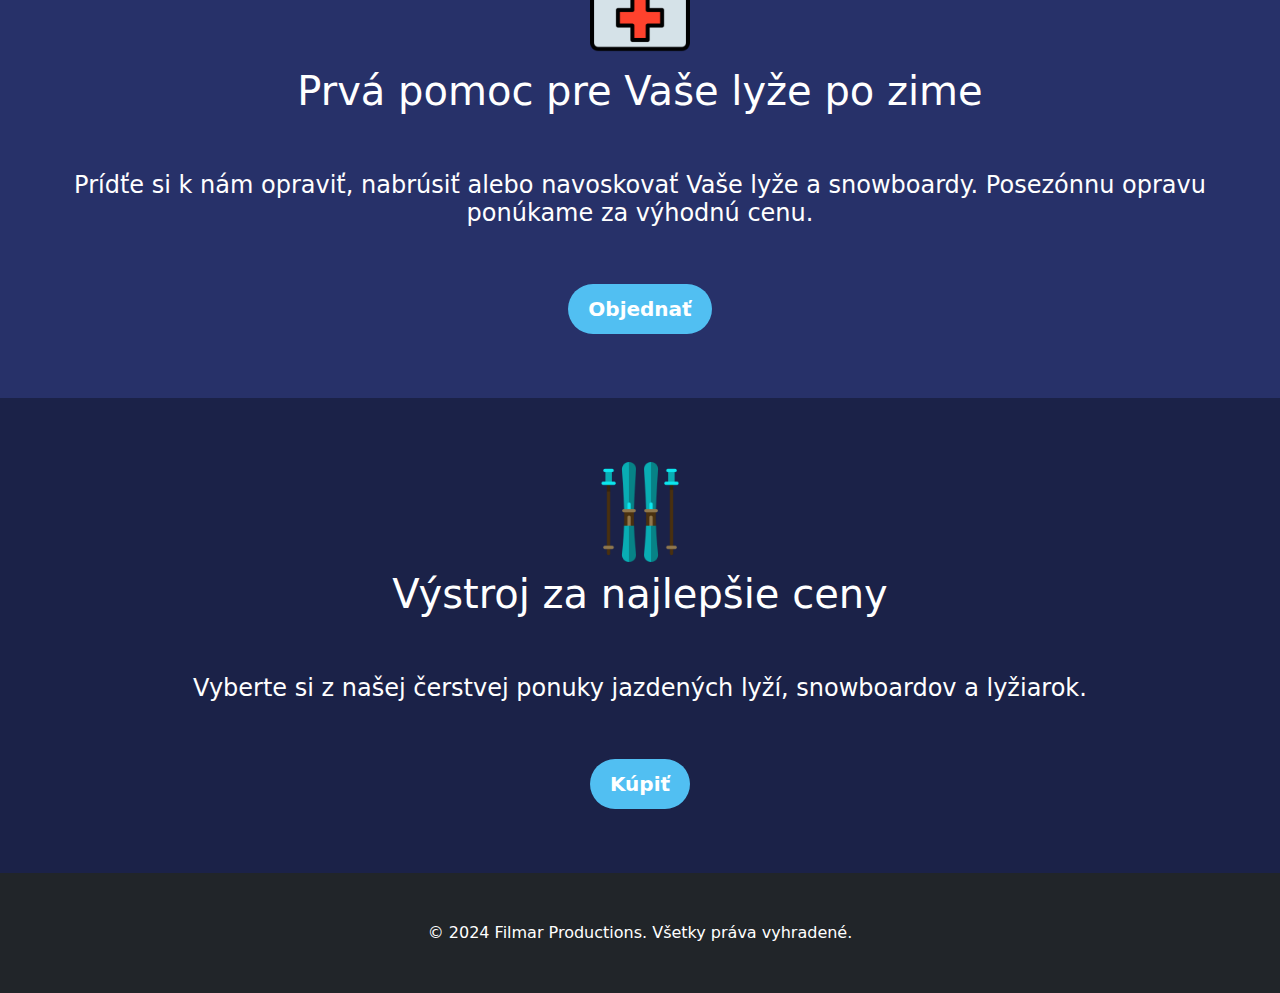
==== commit 8d93d7b0: "hamburger fix temp, rental js done" ====
--- a/index.html
+++ b/index.html
@@ -8,6 +8,7 @@
     <title>Požičovňa lyží Prešov - Skiservis Sabinovská</title>    
     <link rel="icon" sizes="192x192" href="images/icon.png" type="image/png">
     <meta name="description" content="Skiservis Prešov - požičovňa, predaj a servis lyží a lyžiarskeho výstroja, sezónne výpožičky setov pre deti aj dospelých, výstroj na lyžiarsky zájazd, krátkodobé výpožičky, servis a údržba lyží, bežecké lyže, snowboard">
+    <script src="js/script.js" defer></script>
 </head>
 <body>
     <header>
@@ -15,6 +16,8 @@
             <div class="container d-flex justify-content-between align-items-center">
                 <a><img class="logo" src="images/logo.jpg" alt="logo"></a>
                 <button class="navbar-toggler shadow-none border-0" type="button" data-bs-toggle="collapse" data-bs-target="#navbarSupportedContent" aria-controls="navbarSupportedContent" aria-expanded="false" aria-label="Toggle navigation">
+                    <span class="navbar-toggler-icon"></span>
+                    <span class="navbar-toggler-icon"></span>
                     <span class="navbar-toggler-icon"></span>
                 </button>
               <div class="collapse navbar-collapse justify-content-center" id="navbarSupportedContent">
--- a/css/style.css
+++ b/css/style.css
@@ -18,7 +18,68 @@
 }
 
 .nav-link {
-    color: #f0f0f0;
+    color: white;
+}
+
+.nav-link:hover {
+    color: #62cdff;
+}
+
+.navbar-toggler-icon {
+    display: none;
+}
+
+.navbar-toggler {
+    border: none;
+    background: transparent;
+    padding: 0;
+    display: flex;
+    flex-direction: column;
+    justify-content: space-between;
+    width: 30px;
+    height: 22px;
+}
+
+.navbar-toggler span {
+    display: block;
+    height: 4px;
+    width: 100%;
+    background-color: #fff;
+    transition: all 0.3s ease;
+    border-radius: 4px;
+}
+
+.navbar-toggler.collapsed span:nth-child(1) {
+    transform: rotate(0deg);
+    position: relative;
+    top: 0;
+}
+
+.navbar-toggler.collapsed span:nth-child(2) {
+    opacity: 1;
+}
+
+.navbar-toggler.collapsed span:nth-child(3) {
+    transform: rotate(0deg);
+    position: relative;
+    top: 0;
+}
+
+/* X icon (expanded state) */
+.navbar-toggler:not(.collapsed) span:nth-child(1) {
+    transform: rotate(45deg);
+    position: relative;
+    top: 10px;
+}
+
+.navbar-toggler:not(.collapsed) span:nth-child(2) {
+    opacity: 0;
+}
+
+.navbar-toggler:not(.collapsed) span:nth-child(3) {
+    transform: rotate(-45deg);
+    position: relative;
+    top: -8px;
 }
 
 main {
@@ -99,6 +160,15 @@
     position: absolute;
     width: auto; 
     max-width: 50%; 
+}
+
+@media (max-width: 800px) {
+    .custom-caption h1{
+        font-size: 2.5rem;
+    }
+    .custom-caption p{
+        font-size: 1.5rem;
+    }
 }
 
 .overlay {
@@ -130,6 +200,46 @@
     background-color: #273169;
 }
 
+#detailed-card {
+    width: 70%;;
+    max-width: 90vh;
+    max-height: 80vh;
+    margin: auto;
+    padding: 20px;
+    display: none; 
+    position: fixed; 
+    top: 50%; 
+    left: 50%; 
+    transform: translate(-50%, -50%); 
+    z-index: 1000; 
+    background: #1b2248; 
+    box-shadow: 0 4px 8px rgba(0, 0, 0, 0.2);
+    overflow: hidden;
+    overflow-y: auto;
+    scrollbar-width: none;
+}
+
+#detailed-card h5 {
+    font-size: 1.5rem;
+    margin-bottom: 1rem;
+}
+
+#detailed-card .card-body {
+    padding: 20px;
+    line-height: 1.6;
+  }
+
+#overlay {
+    display: none; 
+    position: fixed; 
+    top: 0; 
+    left: 0; 
+    width: 100%; 
+    height: 100%; 
+    background: rgba(0, 0, 0, 0.5); 
+    z-index: 999;
+}
+
 .card {
     color:white;
 }
